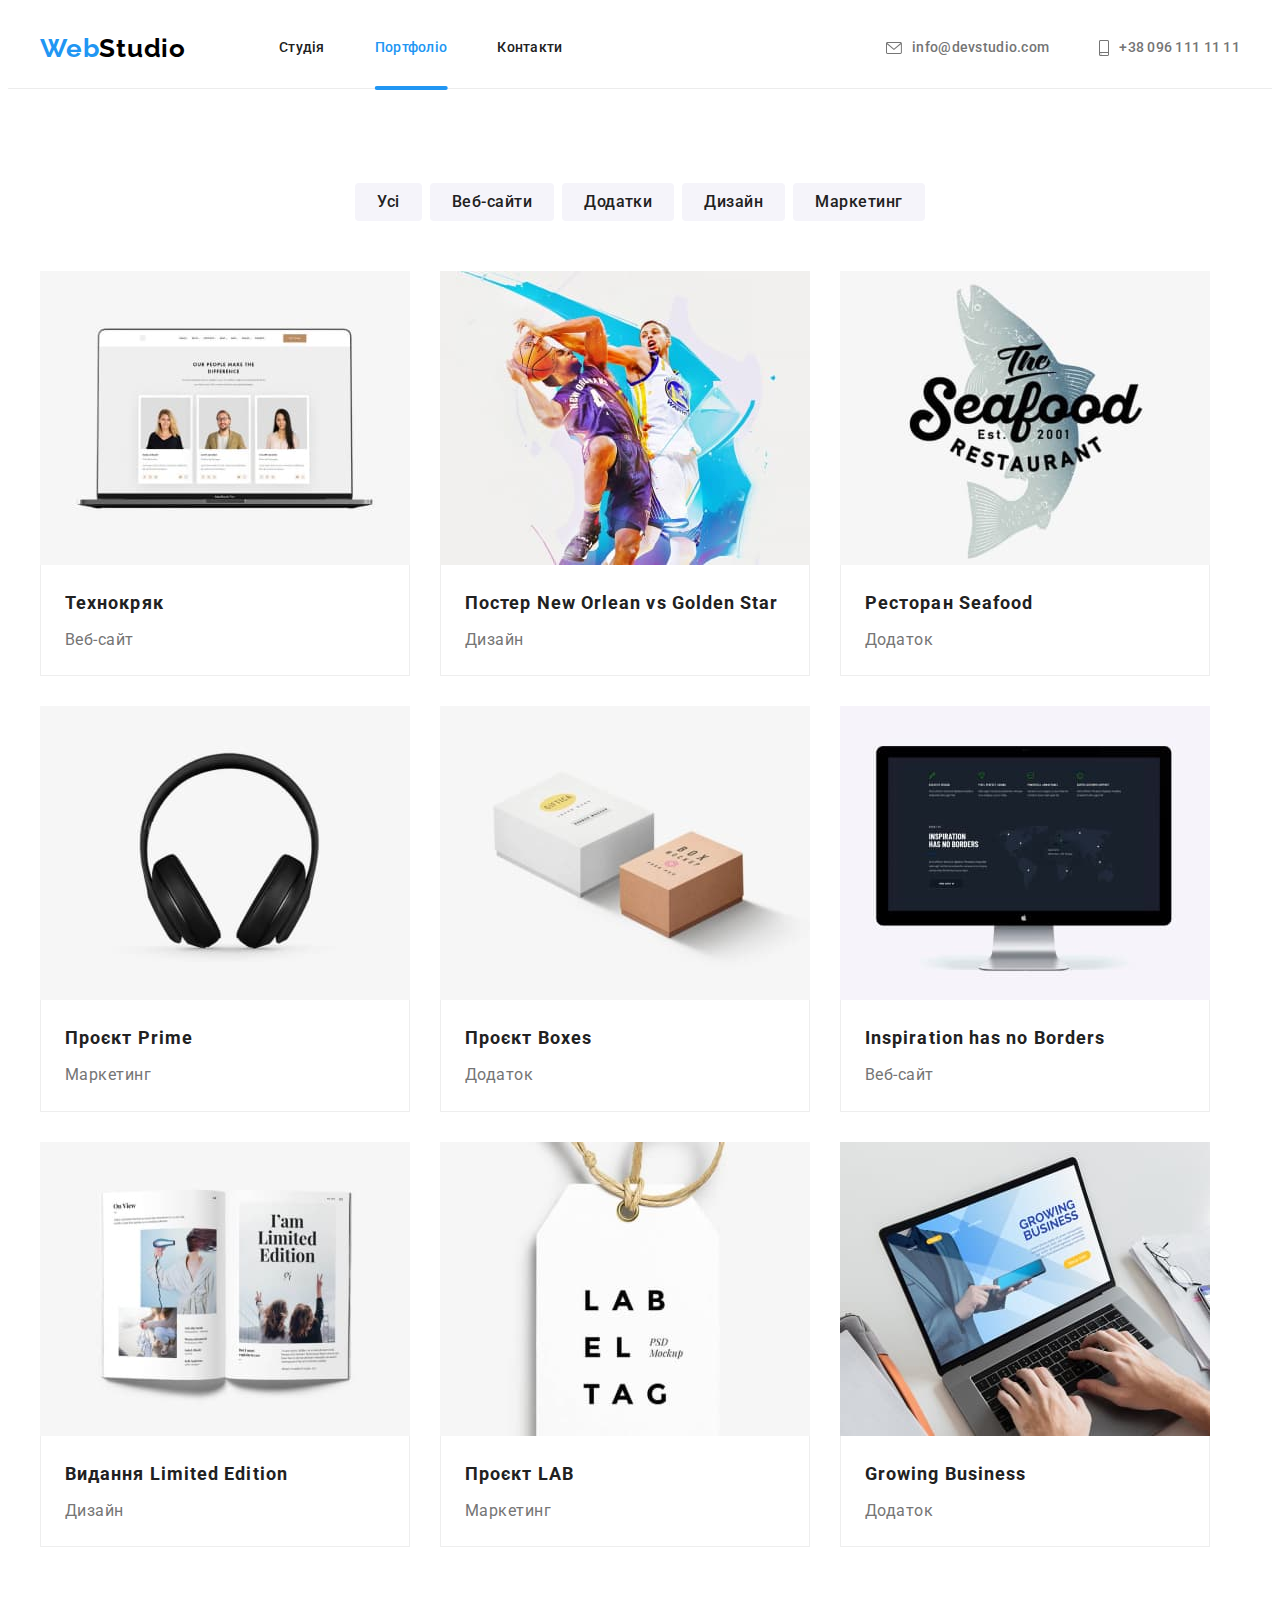
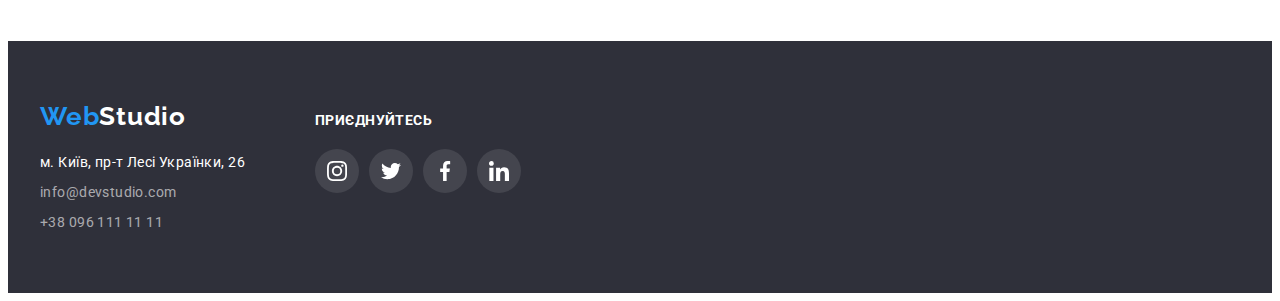
==== portfolio.html @ 2767465b "Initial commit" ====
<!DOCTYPE html>
<html lang="uk">
  <head>
    <meta charset="UTF-8" />
    <meta http-equiv="X-UA-Compatible" content="IE=edge" />
    <meta name="viewport" content="width=device-width, initial-scale=1.0" />
    <!-- Fonts -->
    <link rel="preconnect" href="https://fonts.googleapis.com" />
    <link rel="preconnect" href="https://fonts.gstatic.com" crossorigin />
    <link
      href="https://fonts.googleapis.com/css2?family=Raleway:wght@700&family=Roboto:wght@400;500;700;900&display=swap"
      rel="stylesheet"
    />
    <!-- Modern-normalize -->
    <link
      rel="stylesheet"
      href="https://cdnjs.cloudflare.com/ajax/libs/modern-normalize/1.1.0/modern-normalize.min.css"
      integrity="sha512-wpPYUAdjBVSE4KJnH1VR1HeZfpl1ub8YT/NKx4PuQ5NmX2tKuGu6U/JRp5y+Y8XG2tV+wKQpNHVUX03MfMFn9Q=="
      crossorigin="anonymous"
      referrerpolicy="no-referrer"
    />
    <!-- Styles css -->
    <link rel="stylesheet" href="./css/styles.css" />
    <title>WebStudio</title>
  </head>
  <body>
    <header class="header">
      <div class="header-flex container">
        <p class="header-discription" lang="en">
          <a class="logo link" href="./index.html">Web<span class="header-logo">Studio</span></a>
        </p>
        <nav>
          <ul class="nav-list list">
            <li class="nav-item"><a class="nav-link link" href="./index.html">Студія</a></li>
            <li class="nav-item">
              <a class="nav-link link current" href="./portfolio.html">Портфоліо</a>
            </li>
            <li class="nav-item"><a class="nav-link link" href="">Контакти</a></li>
          </ul>
        </nav>
        <ul class="header-contact list">
          <li class="header-item">
            <a class="contact-link link" href="mailto:info@devstudio.com">
              <svg class="header-icon" width="16" height="12">
                <use href="./images/icons.svg#icon-mail"></use>
              </svg>
              info@devstudio.com</a>
          </li>
          <li class="header-item">
            <a class="contact-link link" href="tel:+380961111111">
              <svg class="header-icon" width="10" height="16">
                <use href="./images/icons.svg#icon-phone"></use>
              </svg>
              +38 096 111 11 11</a>
          </li>
        </ul>
      </div>
    </header>
    <main>
      <section class="portfolio section">
        <div class="container">
          <!-- Заголовок h1 пострібно сховати -->
          <h1 class="visually-hidden">Наші роботи</h1>
          <ul class="portfolio-list list">
            <li class="portfolio-item"><button class="portfolio-btn" type="button">Усі</button></li>
            <li class="portfolio-item">
              <button class="portfolio-btn" type="button">Веб-сайти</button>
            </li>
            <li class="portfolio-item">
              <button class="portfolio-btn" type="button">Додатки</button>
            </li>
            <li class="portfolio-item">
              <button class="portfolio-btn" type="button">Дизайн</button>
            </li>
            <li class="portfolio-item">
              <button class="portfolio-btn" type="button">Маркетинг</button>
            </li>
          </ul>
          <ul class="filtr-list list">
            <li class="filtr-item">
              <a class="filter-link link" href="">
                <div class="filtr-overlay">
                  <img src="./images/filter-1.jpg" alt="Laptop" width="370" height="294" />
                  <div class="portfolio-overlay">
                    <p class="text-overlay">
                      Ресурс пропонує комплексні пропозиції з різним рівнем функціоналу та сервісів.
                      Все це дозволить відвідувачу отримати вичерпні відомості про компанію чи
                      приватну особу.
                    </p>
                  </div>
                </div>
                <div class="portfolio-div">
                  <h2 class="filtr-title">Технокряк</h2>
                  <p class="filtr-text">Веб-сайт</p>
                </div>
              </a>
            </li>
            <li class="filtr-item">
              <a class="filter-link link" href="">
                <div class="filtr-overlay">
                  <img
                    src="./images/filter-2.jpg"
                    alt="Poster New Orlean vs Golden Star"
                    width="370"
                    height="294"
                  />
                  <div class="portfolio-overlay">
                    <p class="text-overlay">
                      Ресурс пропонує комплексні пропозиції з різним рівнем функціоналу та сервісів.
                      Все це дозволить відвідувачу отримати вичерпні відомості про компанію чи
                      приватну особу.
                    </p>
                  </div>
                </div>
                <div class="portfolio-div">
                  <h2 class="filtr-title">Постер New Orlean vs Golden Star</h2>
                  <p class="filtr-text">Дизайн</p>
                </div>
              </a>
            </li>
            <li class="filtr-item">
              <a class="filter-link link" href="">
                <div class="filtr-overlay">
                  <img
                    src="./images/filter-3.jpg"
                    alt="Restaurant Seafood"
                    width="370"
                    height="294"
                  />
                  <div class="portfolio-overlay">
                    <p class="text-overlay">
                      Ресурс пропонує комплексні пропозиції з різним рівнем функціоналу та сервісів.
                      Все це дозволить відвідувачу отримати вичерпні відомості про компанію чи
                      приватну особу.
                    </p>
                  </div>
                </div>
                <div class="portfolio-div">
                  <h2 class="filtr-title">Ресторан Seafood</h2>
                  <p class="filtr-text">Додаток</p>
                </div>
              </a>
            </li>
            <li class="filtr-item">
              <a class="filter-link link" href="">
                <div class="filtr-overlay">
                  <img src="./images/filter-4.jpg" alt="Headphone" width="370" height="294" />
                  <div class="portfolio-overlay">
                    <p class="text-overlay">
                      Ресурс пропонує комплексні пропозиції з різним рівнем функціоналу та сервісів.
                      Все це дозволить відвідувачу отримати вичерпні відомості про компанію чи
                      приватну особу.
                    </p>
                  </div>
                </div>
                <div class="portfolio-div">
                  <h2 class="filtr-title">Проєкт Prime</h2>
                  <p class="filtr-text">Маркетинг</p>
                </div>
              </a>
            </li>
            <li class="filtr-item">
              <a class="filter-link link" href="">
                <div class="filtr-overlay">
                  <img src="./images/filter-5.jpg" alt="Cardboard boxes" width="370" height="294" />
                  <div class="portfolio-overlay">
                    <p class="text-overlay">
                      Ресурс пропонує комплексні пропозиції з різним рівнем функціоналу та сервісів.
                      Все це дозволить відвідувачу отримати вичерпні відомості про компанію чи
                      приватну особу.
                    </p>
                  </div>
                </div>
                <div class="portfolio-div">
                  <h2 class="filtr-title">Проєкт Boxes</h2>
                  <p class="filtr-text">Додаток</p>
                </div>
              </a>
            </li>
            <li class="filtr-item">
              <a class="filter-link link" href="">
                <div class="filtr-overlay">
                  <img src="./images/filter-6.jpg" alt="Computer screen" width="370" height="294" />
                  <div class="portfolio-overlay">
                    <p class="text-overlay">
                      Ресурс пропонує комплексні пропозиції з різним рівнем функціоналу та сервісів.
                      Все це дозволить відвідувачу отримати вичерпні відомості про компанію чи
                      приватну особу.
                    </p>
                  </div>
                </div>
                <div class="portfolio-div">
                  <h2 class="filtr-title">Inspiration has no Borders</h2>
                  <p class="filtr-text">Веб-сайт</p>
                </div>
              </a>
            </li>
            <li class="filtr-item">
              <a class="filter-link link" href="">
                <div class="filtr-overlay">
                  <img src="./images/filter-7.jpg" alt="Magazine" width="370" height="294" />
                  <div class="portfolio-overlay">
                    <p class="text-overlay">
                      Ресурс пропонує комплексні пропозиції з різним рівнем функціоналу та сервісів.
                      Все це дозволить відвідувачу отримати вичерпні відомості про компанію чи
                      приватну особу.
                    </p>
                  </div>
                </div>
                <div class="portfolio-div">
                  <h2 class="filtr-title">Видання Limited Edition</h2>
                  <p class="filtr-text">Дизайн</p>
                </div>
              </a>
            </li>
            <li class="filtr-item">
              <a class="filter-link link" href="">
                <div class="filtr-overlay">
                  <img src="./images/filter-8.jpg" alt="Tag" width="370" height="294" />
                  <div class="portfolio-overlay">
                    <p class="text-overlay">
                      Ресурс пропонує комплексні пропозиції з різним рівнем функціоналу та сервісів.
                      Все це дозволить відвідувачу отримати вичерпні відомості про компанію чи
                      приватну особу.
                    </p>
                  </div>
                </div>
                <div class="portfolio-div">
                  <h2 class="filtr-title">Проєкт LAB</h2>
                  <p class="filtr-text">Маркетинг</p>
                </div>
              </a>
            </li>
            <li class="filtr-item">
              <a class="filter-link link" href="">
                <div class="filtr-overlay">
                  <img src="./images/filter-9.jpg" alt="Laptop" width="370" height="294" />
                  <div class="portfolio-overlay">
                    <p class="text-overlay">
                      Ресурс пропонує комплексні пропозиції з різним рівнем функціоналу та сервісів.
                      Все це дозволить відвідувачу отримати вичерпні відомості про компанію чи
                      приватну особу.
                    </p>
                  </div>
                </div>
                <div class="portfolio-div">
                  <h2 class="filtr-title">Growing Business</h2>
                  <p class="filtr-text">Додаток</p>
                </div>
              </a>
            </li>
          </ul>
        </div>
      </section>
    </main>
    <footer class="footer">
      <div class="container footer-div">
        <div class="address-div">
          <p class="description-logo" lang="en">
            <a class="logo link" href="./index.html">Web<span class="footer-logo">Studio</span></a>
          </p>
          <address>
            <ul class="footer-list list">
              <li class="footer-item map">
                <a
                  class="google-map link"
                  href="https://goo.gl/maps/zMoR2UGNS6qANJMH6"
                  target="_blank"
                  rel="noopener noreferrer nofollow"
                  >м. Київ, пр-т Лесі Українки, 26</a
                >
              </li>
              <li class="footer-item map">
                <a class="footer-link link" href="maillto:info@devstudio.com">info@devstudio.com</a>
              </li>
              <li class="footer-item">
                <a class="footer-link link" href="tel:+380961111111">+38 096 111 11 11</a>
              </li>
            </ul>
          </address>
        </div>
        <div class="social-div">
          <p class="social-text">Приєднуйтесь</p>
          <ul class="social list">
            <li class="social-item">
              <a
                class="social-link new-bg-color"
                lang="en"
                href="https://www.instagram.com/"
                target="_blank"
                rel="noopener noreferrer nofollow"
                aria-label="Instagram icon"
                ><svg class="icon-social new-fill" width="20" height="20">
                  <use href="./images/icons.svg#icon-instagram"></use>
                </svg>
              </a>
            </li>
            <li class="social-item">
              <a
                class="social-link new-bg-color"
                lang="en"
                href="https://twitter.com/"
                target="_blank"
                rel="noopener noreferrer nofollow"
                aria-label="Twitter icon"
                ><svg class="icon-social new-fill" width="20" height="20">
                  <use href="./images/icons.svg#icon-twitter"></use>
                </svg>
              </a>
            </li>
            <li class="social-item">
              <a
                class="social-link new-bg-color"
                lang="en"
                href="https://facebook.com"
                target="_blank"
                rel="noopener noreferrer nofollow"
                aria-label="Facebook icon"
                ><svg class="icon-social new-fill" width="20" height="20">
                  <use href="./images/icons.svg#icon-facebook"></use>
                </svg>
              </a>
            </li>
            <li class="social-item">
              <a
                class="social-link new-bg-color"
                lang="en"
                href="https://linkedin.com"
                target="_blank"
                rel="noopener noreferrer nofollow"
                aria-label="Linkedin icon"
                ><svg class="icon-social new-fill" width="20" height="20">
                  <use href="./images/icons.svg#icon-linkedin"></use>
                </svg>
              </a>
            </li>
          </ul>
        </div>
      </div>
    </footer>
  </body>
</html>
---- css/styles.css ----
:root {
  --main-background-color: #ffffff;
  --secondery-background-color: #2f303a;
  --hover-color: #2196f3;
  --paragraphs-color: #212121;
  --text-color: #757575;
  --header-logo-color: #000000;
  --team-background-color: #f5f4fa;
  --footer-contact-color: rgba(255, 255, 255, 0.6);
  --portfolio-button-background-color: #f5f4fa;
}
/* Reset */
.list {
  list-style: none;
  margin: 0;
  padding: 0;
}

.link {
  text-decoration: none;
}

h1,
h2,
h3,
h4,
h5,
h6,
p {
  margin: 0;
}

img {
  display: block;
  max-width: 100%;
  height: auto;
}

.section {
  padding-top: 94px;
  padding-bottom: 94px;
}

.container {
  width: 1200px;
  padding-right: 15px;
  padding-left: 15px;
  margin-right: auto;
  margin-left: auto;
}

/* Прихований заголовок */
.visually-hidden {
  position: absolute;
  white-space: nowrap;
  width: 1px;
  height: 1px;
  overflow: hidden;
  border: 0;
  padding: 0;
  clip: rect(0 0 0 0);
  clip-path: inset(50%);
  margin: -1px;
}

body {
  font-family: 'roboto', sans-serif;
  background-color: var(--main-background-color);
}

/* Header */
.header {
  border-bottom: 1px solid #ececec;
}
.logo {
  padding-top: 24px;
  padding-bottom: 24px;

  font-family: 'Raleway';
  font-weight: 700;
  font-size: 26px;
  line-height: 1.19;
  letter-spacing: 0.03em;

  color: var(--hover-color);
}

.header-logo {
  color: var(--header-logo-color);
}

.nav-list {
  display: flex;
  text-align: center;
  gap: 50px;
}

.nav-link {
  position: relative;
  display: block;
  padding-top: 32px;
  padding-bottom: 32px;

  font-weight: 500;
  font-size: 14px;
  line-height: 1.14;
  letter-spacing: 0.02em;

  color: var(--paragraphs-color);

  transition: color 250ms cubic-bezier(0.4, 0, 0.2, 1);
}
.nav-link:hover,
.nav-link:focus {
  color: var(--hover-color);
}

.header-contact {
  display: flex;
  text-align: center;
  margin-left: auto;
  gap: 50px;
}

.current {
  color: var(--hover-color);
}

.current::after {
  content: '';
  position: absolute;
  top: 78px;
  left: 50%;

  width: 100%;
  height: 4px;
  border-radius: 2px;

  transform: translateX(-50%);

  background-color: var(--hover-color);
}

.contact-link {
  display: flex;
  align-items: center;
  gap: 10px;
  padding-top: 32px;
  padding-bottom: 32px;

  font-weight: 500;
  font-size: 14px;
  line-height: 1.14;
  letter-spacing: 0.02em;

  color: var(--text-color);

  transition: color 250ms cubic-bezier(0.4, 0, 0.2, 1);
}
.contact-link:hover,
.contact-link:focus {
  color: var(--hover-color);
}

.header-flex {
  display: flex;
  align-items: center;
}

.header-discription {
  margin-right: 93px;
}

.header-icon {
  fill: currentColor;
}

/* Hero */
.hero {
  max-width: 1600px;
  margin: 0 auto;
  padding-top: 200px;
  padding-bottom: 200px;
  text-align: center;
  background-color: var(--secondery-background-color);

  background-repeat: no-repeat;
  background-position: center;
  background-size: cover;
  background-image: linear-gradient(rgba(47, 48, 58, 0.4), rgba(47, 48, 58, 0.4)),
    url(../images/bg-hero.jpg);
}

.hero-title {
  margin-bottom: 30px;
  width: 696px;
  margin-right: auto;
  margin-left: auto;

  font-weight: 900;
  font-size: 44px;
  line-height: 1.36;
  letter-spacing: 0.06em;
  text-transform: uppercase;

  color: var(--main-background-color);
}

.hero-btn {
  border-radius: 4px;
  padding: 10px 32px;

  font-family: inherit;
  font-weight: 700;
  font-size: 16px;
  line-height: 1.9;
  align-items: center;
  letter-spacing: 0.06em;
  border-style: none;
  cursor: pointer;

  color: var(--main-background-color);
  background-color: var(--hover-color);

  transition: background-color 250ms cubic-bezier(0.4, 0, 0.2, 1);
}
.hero-btn:hover,
.hero-btn:focus {
  background-color: #188ce8;
}

/* Benefits */
.benefits-title {
  margin-bottom: 10px;

  font-weight: 700;
  font-size: 14px;
  line-height: 1.14;
  letter-spacing: 0.03em;
  text-transform: uppercase;

  color: var(--paragraphs-color);
}

.benefits-list {
  display: flex;
}

.benefits-item {
  flex-basis: calc((100%-3 * 30px) / 4);
}
.benefits-item:not(:last-child) {
  margin-right: 30px;
}

.benefits-div {
  display: flex;
  justify-content: center;
  align-items: center;

  background-color: var(--portfolio-button-background-color);
  border-radius: 4px;
  width: 270px;
  height: 120px;
  margin-bottom: 30px;
  margin-right: 0;
}

.benefits-text {
  font-size: 14px;
  line-height: 1.71;
  letter-spacing: 0.03em;

  color: var(--text-color);
}
/* Work */
.work {
  padding-top: 0;
}

.work-title {
  margin-bottom: 50px;

  font-weight: 700;
  font-size: 36px;
  line-height: 1.17;
  text-align: center;
  letter-spacing: 0.03em;

  color: var(--paragraphs-color);
}

.work-list {
  display: flex;
}

.work-item {
  position: relative;

  flex-basis: calc((100%-2 * 30px) / 3);
}
.work-item:not(:last-child) {
  margin-right: 30px;
}

.work-div {
  position: absolute;
  bottom: 0;
  width: 100%;
  height: 70px;
  display: flex;
  align-items: center;
  justify-content: center;
 
  background-color: rgba(47, 48, 58, 0.8);
}

.work-text {
  font-weight: 700;
  font-size: 14px;
  line-height: 1.14;
  letter-spacing: 0.03em;
  text-transform: uppercase;

  color: var(--main-background-color);
}

/* Team */
.team {
  background-color: var(--team-background-color);
}

.team-list {
  display: flex;
}

.team-item {
  flex-basis: calc((100%-3 * 30px) / 4);

  box-shadow: 0px 1px 3px rgba(0, 0, 0, 0.12), 0px 1px 1px rgba(0, 0, 0, 0.14),
    0px 2px 1px rgba(0, 0, 0, 0.2);
  border-radius: 0px 0px 4px 4px;
  background-color: var(--main-background-color);
}
.team-item:not(:last-child) {
  margin-right: 30px;
}

.team-title {
  margin-bottom: 50px;

  font-weight: 700;
  font-size: 36px;
  line-height: 1.17;
  text-align: center;
  letter-spacing: 0.03em;

  color: var(--paragraphs-color);
}

.text-div {
  padding-top: 30px;
  padding-bottom: 30px;

  text-align: center;
}

.text-title {
  margin-bottom: 10px;

  font-weight: 500;
  font-size: 16px;
  line-height: 1.19;
  letter-spacing: 0.03em;

  color: var(--paragraphs-color);
}

.team-text {
  margin-bottom: 16px;

  font-size: 16px;
  line-height: 1.19;
  letter-spacing: 0.03em;

  color: var(--text-color);
}

.social {
  display: flex;
  justify-content: center;
  align-items: center;
  gap: 10px;
  color: #afb1b8;
}

.social-item {
  width: 44px;
  height: 44px;
}

.social-link {
  display: flex;
  justify-content: center;
  align-items: center;
  width: 100%;
  height: 100%;
  border-radius: 50%;
  background-color: var(--main-background-color);

  color: #afb1b8;

  transition: background-color 250ms cubic-bezier(0.4, 0, 0.2, 1),
    color 250ms cubic-bezier(0.4, 0, 0.2, 1);
}
.social-link:hover,
.social-link:focus {
  background-color: var(--hover-color);
  color: var(--main-background-color);
}

.icon-social {
  fill: currentColor;
}

/* Clients */
.clients-title {
  margin-bottom: 50px;

  font-weight: 700;
  font-size: 36px;
  line-height: 1.17;
  text-align: center;
  letter-spacing: 0.03em;

  color: var(--paragraphs-color);
}

.clients-list {
  display: flex;
  justify-content: center;
  align-items: center;
  gap: 30px;
}

.clients-item {
  display: flex;
  justify-content: center;
  align-items: center;
  width: 170px;
  height: 92px;
}

.clients-link {
  display: flex;
  justify-content: center;
  align-items: center;
  width: 100%;
  height: 100%;
  border: 1px solid;
  border-radius: 4px;

  color: #afb1b8;

  transition: color 250ms cubic-bezier(0.4, 0, 0.2, 1);
}
.clients-link:hover,
.clients-link:focus {
  color: var(--hover-color);
}

.icon-clients {
  fill: currentColor;
}

/* Footer */
.footer {
  padding-top: 60px;
  padding-bottom: 60px;

  background-color: var(--secondery-background-color);
}

.footer-logo {
  color: var(--main-background-color);
}

.description-logo {
  margin-bottom: 20px;
}

.footer-list {
  font-style: normal;
}

.google-map {
  font-size: 14px;
  line-height: 1.5;
  letter-spacing: 0.03em;

  color: var(--main-background-color);

  transition: color 250ms cubic-bezier(0.4, 0, 0.2, 1);
}
.google-map:hover,
.google-map:focus {
  color: var(--hover-color);
}

.map {
  margin-bottom: 9px;
}

.footer-link {
  font-size: 14px;
  line-height: 1.5;
  letter-spacing: 0.03em;

  color: var(--footer-contact-color);

  transition: color 250ms cubic-bezier(0.4, 0, 0.2, 1);
}
.footer-link:hover,
.footer-link:focus {
  color: var(--hover-color);
}

.new-bg-color {
  background-color: rgba(255, 255, 255, 0.1);
}
.new-fill {
  fill: var(--main-background-color);
}

.social-text {
  margin-bottom: 20px;

  font-weight: 700;
  font-size: 14px;
  line-height: 1.14;
  letter-spacing: 0.03em;
  text-transform: uppercase;

  color: var(--main-background-color);
}

.footer-div {
  display: flex;
  align-items: baseline;
  gap: 70px;
}

/* Portfolio */
.portfolio-list {
  display: flex;
  gap: 8px;
  justify-content: center;
  margin-bottom: 50px;
}

/* Portfolio-btn */
.portfolio-btn {
  border-radius: 4px;
  padding: 6px 22px;

  font-family: inherit;
  font-weight: 500;
  font-size: 16px;
  line-height: 1.63;
  letter-spacing: 0.03em;
  border-style: none;
  cursor: pointer;

  color: var(--paragraphs-color);
  background-color: var(--portfolio-button-background-color);

  transition: color 250ms cubic-bezier(0.4, 0, 0.2, 1),
    background-color 250ms cubic-bezier(0.4, 0, 0.2, 1),
    box-shadow 250ms cubic-bezier(0.4, 0, 0.2, 1);
}
.portfolio-btn:hover,
.portfolio-btn:focus {
  color: var(--main-background-color);
  background-color: var(--hover-color);
  box-shadow: 0px 3px 1px rgba(0, 0, 0, 0.1), 0px 1px 2px rgba(0, 0, 0, 0.08),
    0px 2px 2px rgba(0, 0, 0, 0.12);
}
/* Filtr-title */
.portfolio-div {
  padding: 20px 24px;
  border-right: 1px solid #eeeeee;
  border-left: 1px solid #eeeeee;
  border-bottom: 1px solid #eeeeee;
}

.filtr-list {
  display: flex;
  flex-wrap: wrap;
}

.filter-link {
  transition: box-shadow 250ms cubic-bezier(0.4, 0, 0.2, 1);
}

.filter-link:hover {
  display: block;
  box-shadow: 0px 1px 1px rgba(0, 0, 0, 0.12), 0px 4px 4px rgba(0, 0, 0, 0.06),
    1px 4px 6px rgba(0, 0, 0, 0.16);
}

.filtr-item:not(:nth-child(3n)) {
  margin-right: 30px;
}
.filtr-item:not(:nth-child(n + 7)) {
  margin-bottom: 30px;
}

.filtr-title {
  margin-bottom: 4px;

  font-weight: 700;
  font-size: 18px;
  line-height: 2;
  letter-spacing: 0.06em;

  color: var(--paragraphs-color);
}

.filtr-text {
  font-size: 16px;
  line-height: 1.9;
  letter-spacing: 0.03em;

  color: var(--text-color);
}

.filtr-overlay {
  position: relative;
  overflow: hidden;
}

.portfolio-overlay {
  position: absolute;
  top: 0;
  left: 0;
  display: flex;
  align-items: center;

  transform: translateY(100%);

  width: 100%;
  height: 100%;
  padding-left: 24px;
  padding-right: 24px;

  background-color: rgba(33, 150, 243, 0.9);

  transition: transform 250ms cubic-bezier(0.4, 0, 0.2, 1);
}

.filtr-item:hover .portfolio-overlay {
  transform: translateY(0);
}

.text-overlay {
  font-size: 18px;
  line-height: 1.56;
  letter-spacing: 0.03em;

  color: var(--main-background-color);
}

/* Modal window */
.backdrop {
  position: fixed;
  top: 0;
  left: 0;

  width: 100%;
  height: 100%;

  background-color: rgba(0, 0, 0, 0.2);

  transition: opacity 250ms linear, visibility 250ms linear;
}

.backdrop.is-hidden {
  visibility: hidden;
  opacity: 0;
  pointer-events: none;
}

.modal {
  position: absolute;
  top: 50%;
  left: 50%;
  transform: translate(-50%, -50%);

  width: 528px;
  min-height: 581px;

  background-color: #ffffff;
  box-shadow: 0px 1px 3px rgba(0, 0, 0, 0.12), 0px 1px 1px rgba(0, 0, 0, 0.14),
    0px 2px 1px rgba(0, 0, 0, 0.2);
  border-radius: 4px;
}

.modal.modal-animation {
  animation: scale-up-ver-center 0.4s cubic-bezier(0.39, 0.575, 0.565, 1) both;
}

.modal-btn {
  position: absolute;
  top: 8px;
  right: 8px;
  display: inline-flex;
  align-items: center;
  justify-content: center;
  padding: 0;

  width: 30px;
  height: 30px;
  cursor: pointer;

  border-radius: 50%;
  border: 1px solid rgba(0, 0, 0, 0.1);
  background-color: #ffffff;
}

/* Keyframes */
@keyframes scale-up-ver-center {
  0% {
    transform: scaleY(0.4) translate(-50%, -50%);
  }

  100% {
    transform: scaleY(1) translate(-50%, -50%);
  }
}
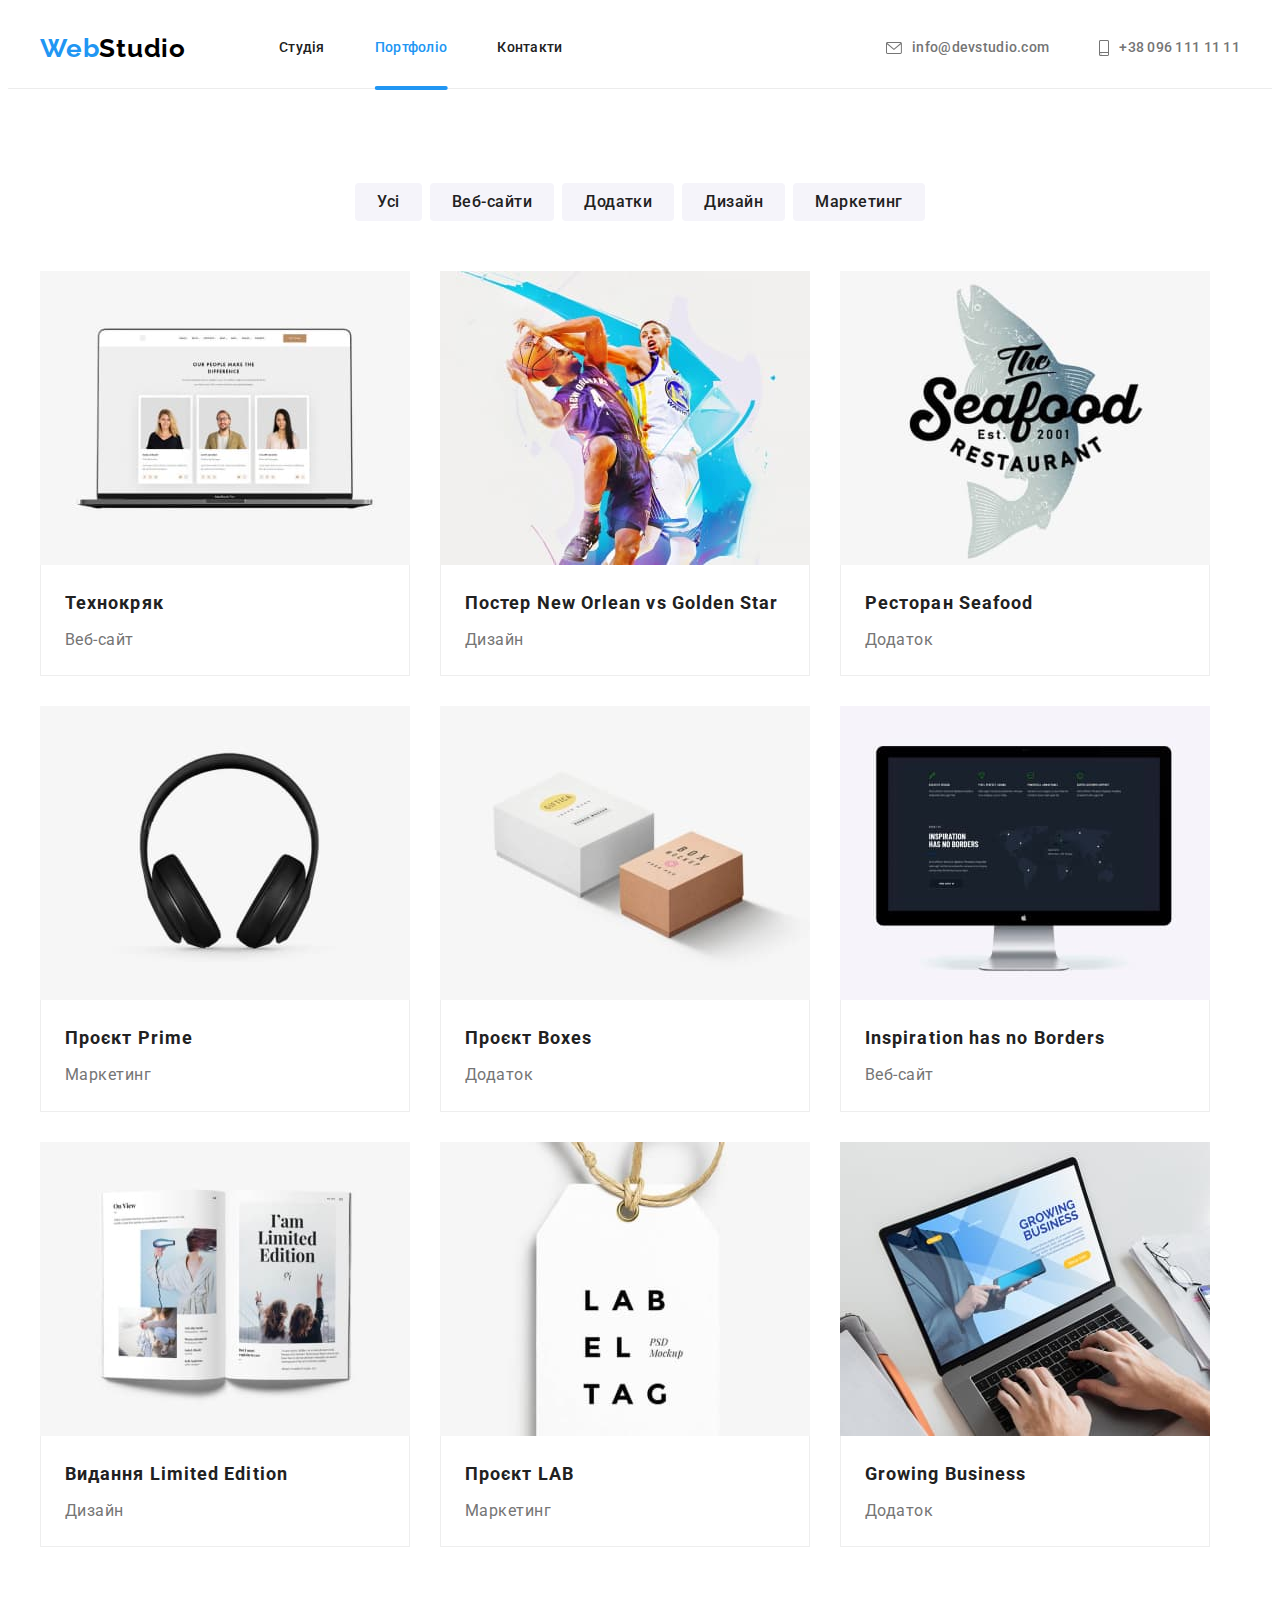
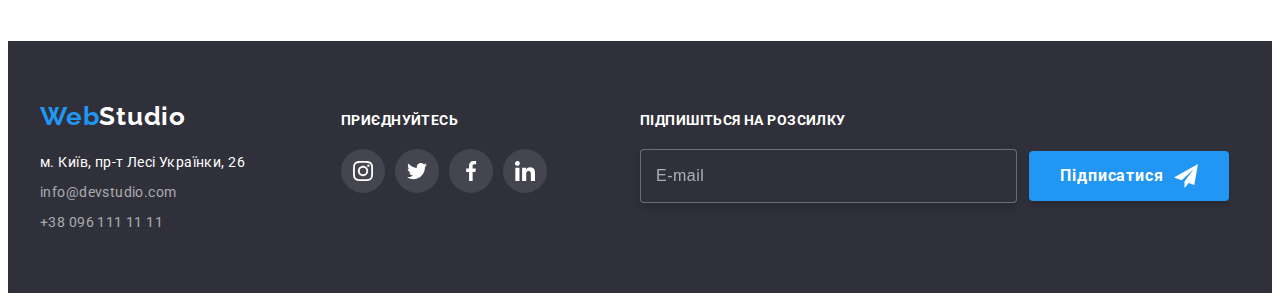
==== commit a007efae: "Остаточний файл" ====
--- a/portfolio.html
+++ b/portfolio.html
@@ -44,14 +44,16 @@
               <svg class="header-icon" width="16" height="12">
                 <use href="./images/icons.svg#icon-mail"></use>
               </svg>
-              info@devstudio.com</a>
+              info@devstudio.com</a
+            >
           </li>
           <li class="header-item">
             <a class="contact-link link" href="tel:+380961111111">
               <svg class="header-icon" width="10" height="16">
                 <use href="./images/icons.svg#icon-phone"></use>
               </svg>
-              +38 096 111 11 11</a>
+              +38 096 111 11 11</a
+            >
           </li>
         </ul>
       </div>
@@ -336,6 +338,20 @@
             </li>
           </ul>
         </div>
+        <form name="footer_form" autocomplete="off">
+          <p class="footer-form-text">Підпишіться на розсилку</p>
+          <div class="footer-group">
+            <label>
+              <input class="footer-input" type="email" name="email" placeholder="E-mail" />
+            </label>
+            <button class="footer-form-btn" type="submit">
+              Підписатися
+              <svg class="icon-send" width="24" height="24">
+                <use href="./images/icons.svg#icon-form-send"></use>
+              </svg>
+            </button>
+          </div>
+        </form>
       </div>
     </footer>
   </body>
--- a/css/styles.css
+++ b/css/styles.css
@@ -311,7 +311,7 @@
   display: flex;
   align-items: center;
   justify-content: center;
- 
+
   background-color: rgba(47, 48, 58, 0.8);
 }
 
@@ -481,6 +481,15 @@
   background-color: var(--secondery-background-color);
 }
 
+.footer-div {
+  display: flex;
+  align-items: baseline;
+}
+
+.address-div {
+  margin-right: 70px;
+}
+
 .footer-logo {
   color: var(--main-background-color);
 }
@@ -491,6 +500,10 @@
 
 .footer-list {
   font-style: normal;
+}
+
+.footer-item {
+  width: 231px;
 }
 
 .google-map {
@@ -532,6 +545,10 @@
   fill: var(--main-background-color);
 }
 
+.social-div {
+  margin-right: 93px;
+}
+
 .social-text {
   margin-bottom: 20px;
 
@@ -544,10 +561,74 @@
   color: var(--main-background-color);
 }
 
-.footer-div {
-  display: flex;
-  align-items: baseline;
-  gap: 70px;
+/* Footer form */
+.footer-group {
+  display: flex;
+  align-items: center;
+  justify-content: center;
+  gap: 12px;
+}
+
+.footer-form-text {
+  margin-bottom: 20px;
+  width: 207px;
+
+  font-weight: 700;
+  font-size: 14px;
+  line-height: 1.14;
+  letter-spacing: 0.03em;
+  text-transform: uppercase;
+
+  color: var(--main-background-color);
+}
+
+.footer-input {
+  width: 358px;
+  height: 50px;
+  padding-left: 15px;
+
+  border: 1px solid rgba(255, 255, 255, 0.3);
+  filter: drop-shadow(0px 4px 4px rgba(0, 0, 0, 0.15));
+  border-radius: 4px;
+  background-color: #2f303a;
+  outline: none;
+  color: rgba(255, 255, 255, 0.6);
+}
+
+.footer-input::placeholder {
+  font-size: 16px;
+  line-height: 1.3;
+  letter-spacing: 0.03em;
+
+  color: rgba(255, 255, 255, 0.6);
+}
+
+.footer-form-btn {
+  display: flex;
+  align-items: center;
+  justify-content: center;
+  gap: 10px;
+  padding: 10px 28px;
+  width: 200px;
+
+  font-family: inherit;
+  font-weight: 700;
+  font-size: 16px;
+  line-height: 1.9;
+  text-align: center;
+  letter-spacing: 0.06em;
+
+  color: var(--main-background-color);
+  background-color: var(--hover-color);
+  box-shadow: 0px 4px 4px rgba(0, 0, 0, 0.15);
+  border-radius: 4px;
+  border-style: none;
+
+  transition: background-color 250ms cubic-bezier(0.4, 0, 0.2, 1);
+}
+.footer-form-btn:hover,
+.footer-form-btn:focus {
+  background-color: #188ce8;
 }
 
 /* Portfolio */
@@ -694,6 +775,7 @@
   position: absolute;
   top: 50%;
   left: 50%;
+  padding: 40px;
   transform: translate(-50%, -50%);
 
   width: 528px;
@@ -709,7 +791,7 @@
   animation: scale-up-ver-center 0.4s cubic-bezier(0.39, 0.575, 0.565, 1) both;
 }
 
-.modal-btn {
+.modal-close-btn {
   position: absolute;
   top: 8px;
   right: 8px;
@@ -725,6 +807,156 @@
   border-radius: 50%;
   border: 1px solid rgba(0, 0, 0, 0.1);
   background-color: #ffffff;
+
+  transition: fill 250ms cubic-bezier(0.4, 0, 0.2, 1);
+}
+
+.modal-close-btn:hover,
+.modal-close-btn:focus {
+  fill: var(--hover-color);
+}
+
+.modal-text {
+  display: block;
+  margin-bottom: 12px;
+
+  font-weight: 700;
+  font-size: 20px;
+  line-height: 1.2;
+  text-align: center;
+  letter-spacing: 0.03em;
+
+  color: var(--paragraphs-color);
+}
+
+.modal-wrapper {
+  position: relative;
+}
+
+.modal-label {
+  margin-bottom: 4px;
+
+  font-size: 12px;
+  line-height: 1.2;
+  letter-spacing: 0.01em;
+
+  color: var(--text-color);
+}
+
+.modal-input {
+  display: block;
+  width: 448px;
+  height: 40px;
+  padding-left: 42px;
+  margin-bottom: 10px;
+
+  border: 1px solid rgba(33, 33, 33, 0.2);
+  border-radius: 4px;
+  outline: none;
+
+  transition: border-color 250ms cubic-bezier(0.4, 0, 0.2, 1);
+}
+
+.modal-input:focus {
+  border-color: var(--hover-color);
+}
+.modal-input:focus + .modal-icon {
+  fill: var(--hover-color);
+}
+
+.textarea {
+  width: 448px;
+  height: 120px;
+  padding: 12px 16px;
+  resize: none;
+}
+
+.textarea::placeholder {
+  margin-bottom: 20px;
+
+  font-size: 12px;
+  line-height: 1.2;
+  letter-spacing: 0.01em;
+
+  color: rgba(117, 117, 117, 0.5);
+}
+
+.modal-icon {
+  position: absolute;
+  top: 50%;
+  left: 12px;
+  transform: translateY(-50%);
+
+  transition: fill 250ms cubic-bezier(0.4, 0, 0.2, 1);
+}
+
+.checkbox-label {
+  display: flex;
+  align-items: center;
+  justify-content: center;
+  margin-bottom: 30px;
+
+  font-size: 14px;
+  line-height: 1.71;
+  letter-spacing: 0.03em;
+
+  user-select: none;
+
+  color: var(--text-color);
+}
+
+.checkbox-link {
+  text-underline-offset: 3px;
+  color: var(--hover-color);
+}
+
+.checkbox-icon {
+  margin-right: 8px;
+}
+
+.uncheck {
+  opacity: 1;
+
+  transition: opacity 250ms cubic-bezier(0.4, 0, 0.2, 1);
+}
+
+.checked {
+  opacity: 0;
+
+  transition: opacity 250ms cubic-bezier(0.4, 0, 0.2, 1);
+}
+
+.checkbox:checked + .checkbox-icon .uncheck {
+  opacity: 0;
+}
+
+.checkbox:checked + .checkbox-icon .checked {
+  opacity: 1;
+}
+
+.modal-submit-btn {
+  padding: 10px 52px;
+  margin: 0 auto;
+  display: block;
+
+  font-weight: 700;
+  font-size: 16px;
+  line-height: 1.9;
+  text-align: center;
+  letter-spacing: 0.06em;
+
+  color: var(--main-background-color);
+  background-color: var(--hover-color);
+  box-shadow: 0px 4px 4px rgba(0, 0, 0, 0.15);
+  border-radius: 4px;
+  border: none;
+
+  transition: background-color 250ms cubic-bezier(0.4, 0, 0.2, 1);
+}
+
+.modal-submit-btn:hover,
+.modal-submit-btn:focus {
+  background-color: #188ce8;
 }
 
 /* Keyframes */
